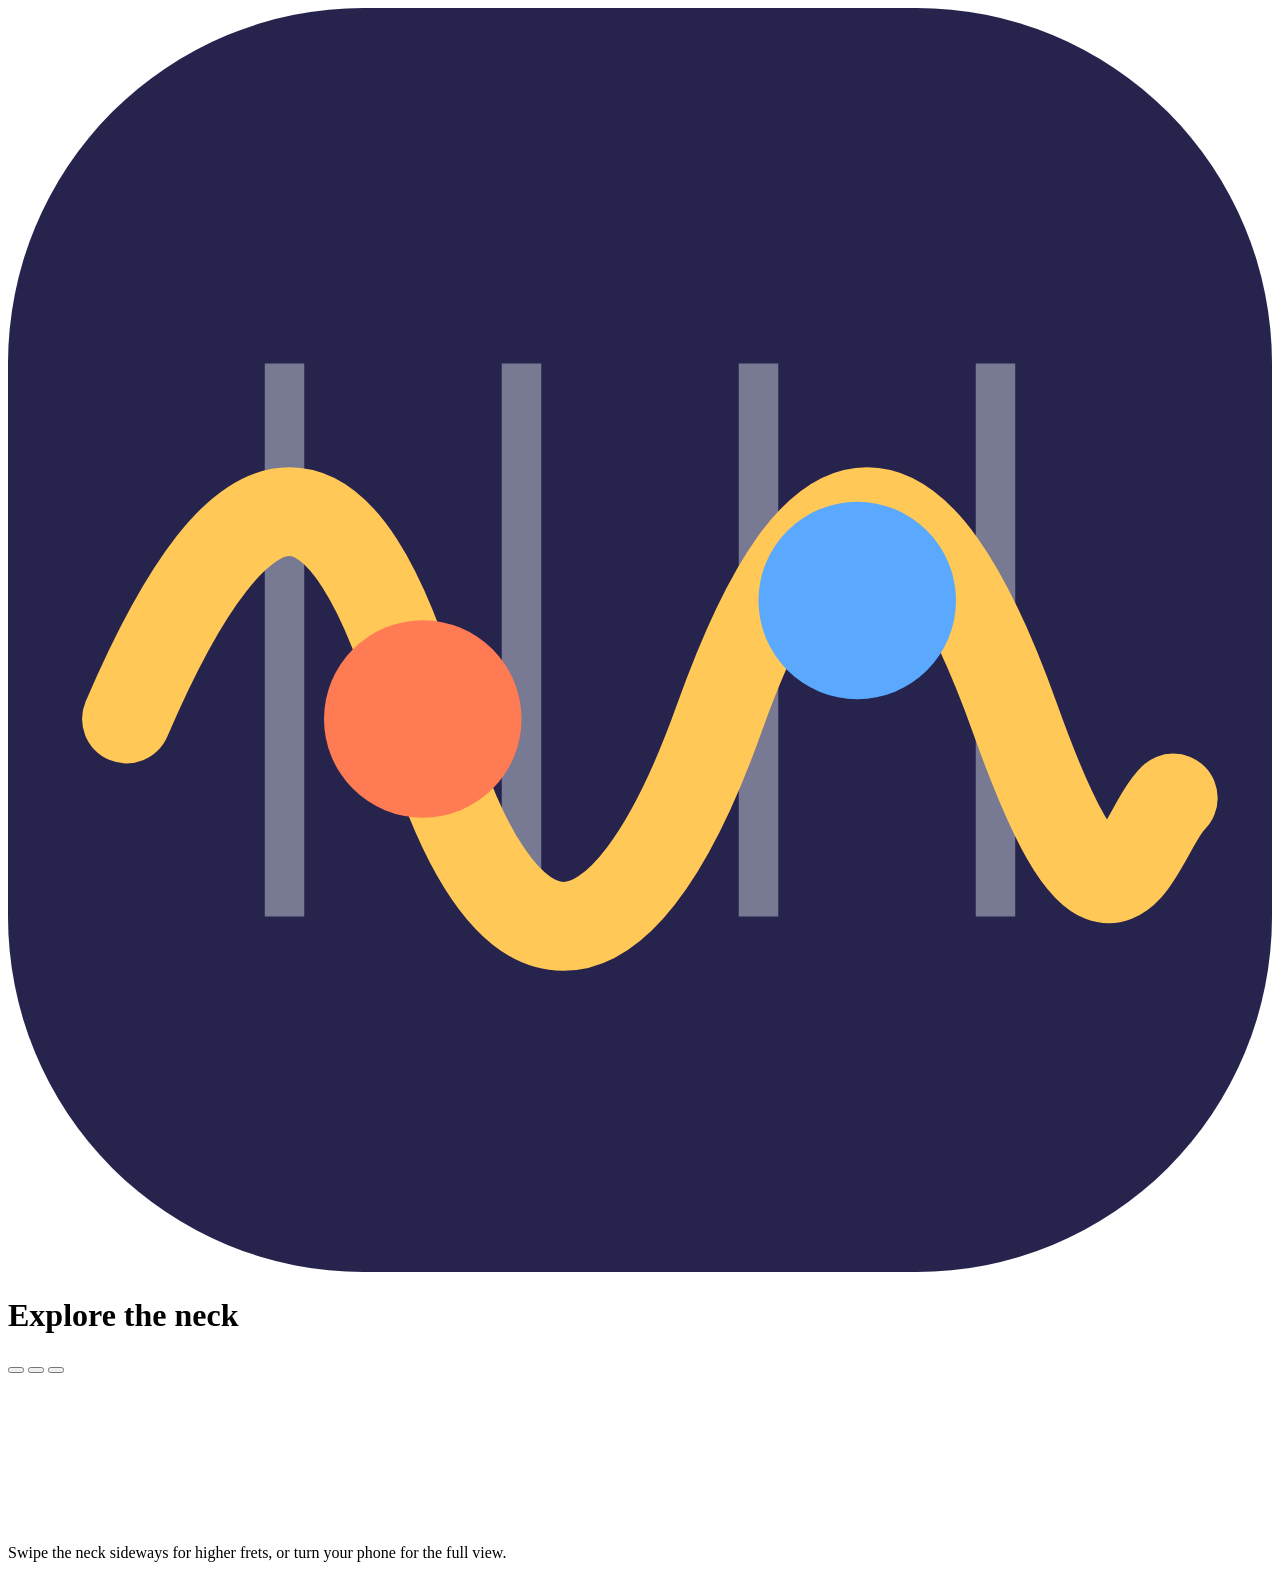
==== src/index.html @ 4bf815ff "Fretwave: visual + audio fretboard trainer Co-Authored-By: Claude Opus 5.5 <noreply@anthropic.com> C" ====
<!DOCTYPE html>
<html lang="en">
<head>
<meta charset="utf-8">
<meta name="viewport" content="width=device-width, initial-scale=1, viewport-fit=cover">
<title>Fretwave: see it, hear it, learn the fretboard</title>
<meta name="description" content="Learn every note on the guitar fretboard with color, sound and play. Note games, chords, scales, ear training and a tuner, free in your browser.">
<meta name="theme-color" content="#1d1a3b">
<link rel="preconnect" href="https://fonts.googleapis.com">
<link rel="preconnect" href="https://fonts.gstatic.com" crossorigin>
<link href="https://fonts.googleapis.com/css2?family=Atkinson+Hyperlegible:wght@400;700&family=Bricolage+Grotesque:opsz,wght@12..96,500;12..96,600;12..96,700;12..96,800&display=swap" rel="stylesheet">
<link rel="icon" href="data:image/svg+xml,%3Csvg xmlns='http://www.w3.org/2000/svg' viewBox='0 0 64 64'%3E%3Crect width='64' height='64' rx='16' fill='%231d1a3b'/%3E%3Cpath d='M8 38c6-14 12-14 16 0s10 14 16 0 10-14 16 0' fill='none' stroke='%23ffc857' stroke-width='5' stroke-linecap='round'/%3E%3C/svg%3E">
<style>/*CSS*/</style>
</head>
<body>
<div class="app">
  <nav class="rail" aria-label="Practice modes">
    <div class="logo" title="Fretwave">
      <svg viewBox="0 0 64 64" aria-hidden="true"><rect width="64" height="64" rx="18" fill="#26234d"/><path d="M14 18v28M26 18v28M38 18v28M50 18v28" stroke="#c9ced6" stroke-width="2" opacity=".5"/><path d="M6 36c6-14 11-14 15 0s10 14 15 0 10-14 15 0 6 6 8 4" fill="none" stroke="#ffc857" stroke-width="4.5" stroke-linecap="round"/><circle cx="21" cy="36" r="5" fill="#ff7b54"/><circle cx="43" cy="30" r="5" fill="#5aa9ff"/></svg>
    </div>
    <div id="nav"></div>
    <div class="rail-foot">
      <div class="daily" id="daily" title="Notes practiced today"></div>
      <div class="streak" id="streak"></div>
    </div>
  </nav>
  <main>
    <header class="topbar">
      <div>
        <h1 id="mode-title">Explore the neck</h1>
        <p id="mode-help"></p>
      </div>
      <div class="top-actions">
        <button class="icon-btn" id="btn-sound" aria-pressed="true" aria-label="Sound" title="Sound on or off"></button>
        <button class="icon-btn" id="btn-voice" aria-pressed="true" aria-label="Say note names aloud" title="Say note names aloud"></button>
        <button class="icon-btn" id="btn-settings" aria-label="Settings" title="Settings"></button>
      </div>
    </header>
    <section class="stage">
      <div class="hud" id="hud" aria-live="polite"></div>
      <div class="neck-scroll"><div class="neck-wrap"><svg id="neck" role="img" aria-label="Interactive fretboard"></svg></div></div>
      <p class="rotate-hint">Swipe the neck sideways for higher frets, or turn your phone for the full view.</p>
    </section>
    <section class="panel" id="panel"></section>
  </main>
</div>

<dialog id="settings">
  <h2>Settings</h2>
  <div class="controls" id="settings-body"></div>
  <div class="dlg-foot"><button class="btn btn-primary" id="settings-done">Done</button></div>
</dialog>
<div class="toast" id="toast" role="status"></div>
<script>/*JS*/</script>
</body>
</html>
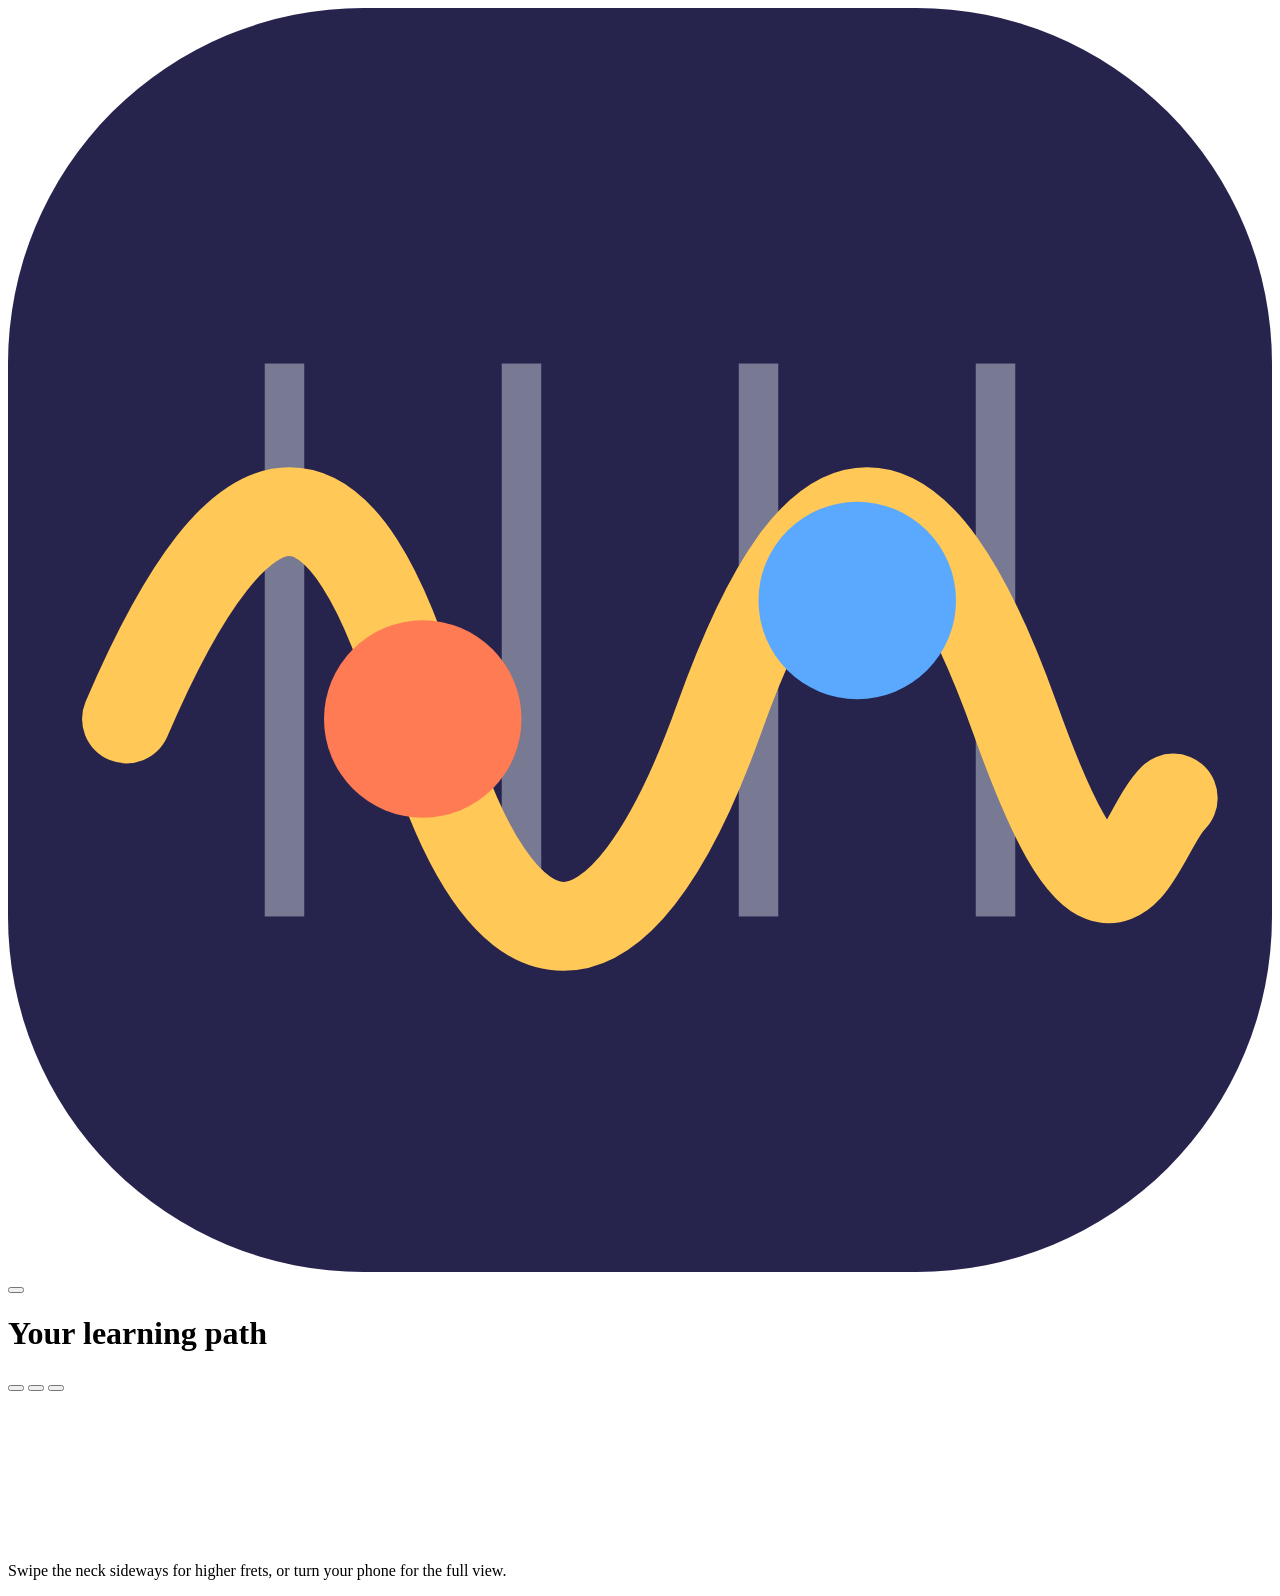
==== commit 434a5b51: "Add learning path, theory lessons, jam room, tab player, live view, chord check, CAGED, metronome, s" ====
--- a/src/index.html
+++ b/src/index.html
@@ -10,16 +10,21 @@
 <link rel="preconnect" href="https://fonts.gstatic.com" crossorigin>
 <link href="https://fonts.googleapis.com/css2?family=Atkinson+Hyperlegible:wght@400;700&family=Bricolage+Grotesque:opsz,wght@12..96,500;12..96,600;12..96,700;12..96,800&display=swap" rel="stylesheet">
 <link rel="icon" href="data:image/svg+xml,%3Csvg xmlns='http://www.w3.org/2000/svg' viewBox='0 0 64 64'%3E%3Crect width='64' height='64' rx='16' fill='%231d1a3b'/%3E%3Cpath d='M8 38c6-14 12-14 16 0s10 14 16 0 10-14 16 0' fill='none' stroke='%23ffc857' stroke-width='5' stroke-linecap='round'/%3E%3C/svg%3E">
+<link rel="manifest" href="manifest.webmanifest">
+<link rel="apple-touch-icon" href="icons/apple-touch-icon.png">
+<meta name="apple-mobile-web-app-capable" content="yes">
+<meta name="apple-mobile-web-app-status-bar-style" content="black-translucent">
 <style>/*CSS*/</style>
 </head>
 <body>
 <div class="app">
-  <nav class="rail" aria-label="Practice modes">
+  <nav class="rail" aria-label="Sections">
     <div class="logo" title="Fretwave">
       <svg viewBox="0 0 64 64" aria-hidden="true"><rect width="64" height="64" rx="18" fill="#26234d"/><path d="M14 18v28M26 18v28M38 18v28M50 18v28" stroke="#c9ced6" stroke-width="2" opacity=".5"/><path d="M6 36c6-14 11-14 15 0s10 14 15 0 10-14 15 0 6 6 8 4" fill="none" stroke="#ffc857" stroke-width="4.5" stroke-linecap="round"/><circle cx="21" cy="36" r="5" fill="#ff7b54"/><circle cx="43" cy="30" r="5" fill="#5aa9ff"/></svg>
     </div>
     <div id="nav"></div>
     <div class="rail-foot">
+      <button class="rail-level" id="rail-level" type="button"></button>
       <div class="daily" id="daily" title="Notes practiced today"></div>
       <div class="streak" id="streak"></div>
     </div>
@@ -27,16 +32,18 @@
   <main>
     <header class="topbar">
       <div>
-        <h1 id="mode-title">Explore the neck</h1>
+        <h1 id="mode-title">Your learning path</h1>
         <p id="mode-help"></p>
       </div>
       <div class="top-actions">
+        <div class="metro" id="metro"></div>
         <button class="icon-btn" id="btn-sound" aria-pressed="true" aria-label="Sound" title="Sound on or off"></button>
         <button class="icon-btn" id="btn-voice" aria-pressed="true" aria-label="Say note names aloud" title="Say note names aloud"></button>
         <button class="icon-btn" id="btn-settings" aria-label="Settings" title="Settings"></button>
       </div>
     </header>
-    <section class="stage">
+    <nav class="subtabs" id="subtabs" role="tablist" aria-label="Pages in this section"></nav>
+    <section class="stage" id="stage">
       <div class="hud" id="hud" aria-live="polite"></div>
       <div class="neck-scroll"><div class="neck-wrap"><svg id="neck" role="img" aria-label="Interactive fretboard"></svg></div></div>
       <p class="rotate-hint">Swipe the neck sideways for higher frets, or turn your phone for the full view.</p>
@@ -50,7 +57,9 @@
   <div class="controls" id="settings-body"></div>
   <div class="dlg-foot"><button class="btn btn-primary" id="settings-done">Done</button></div>
 </dialog>
+<dialog id="metro-pop" class="pop"></dialog>
 <div class="toast" id="toast" role="status"></div>
+<script src="firebase-config.js"></script>
 <script>/*JS*/</script>
 </body>
 </html>
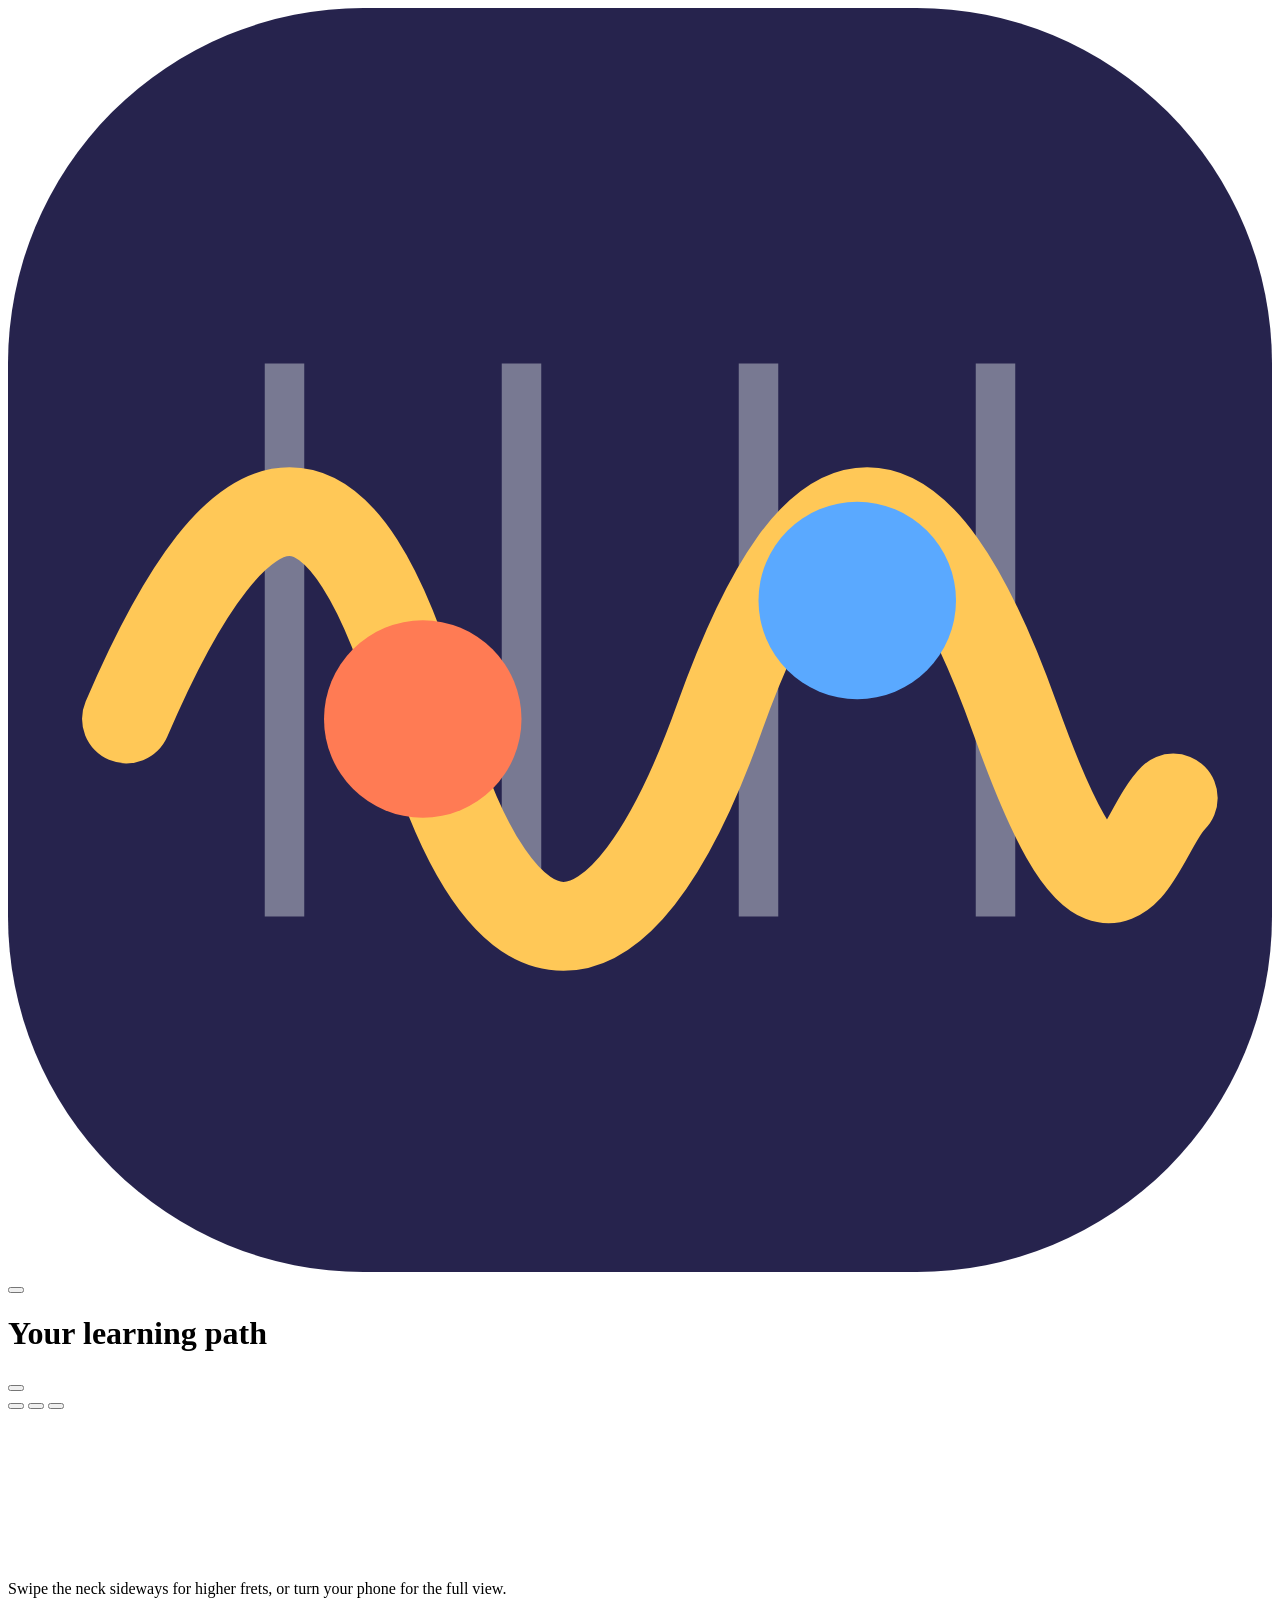
==== commit 5c2117b5: "Add progression and scale-degree ear training, interval shapes, harmonics lab, Why? button, progress" ====
--- a/src/index.html
+++ b/src/index.html
@@ -36,6 +36,7 @@
         <p id="mode-help"></p>
       </div>
       <div class="top-actions">
+        <button class="why-btn" id="btn-why" aria-pressed="false" title="Tap any note to hear why it is there"></button>
         <div class="metro" id="metro"></div>
         <button class="icon-btn" id="btn-sound" aria-pressed="true" aria-label="Sound" title="Sound on or off"></button>
         <button class="icon-btn" id="btn-voice" aria-pressed="true" aria-label="Say note names aloud" title="Say note names aloud"></button>
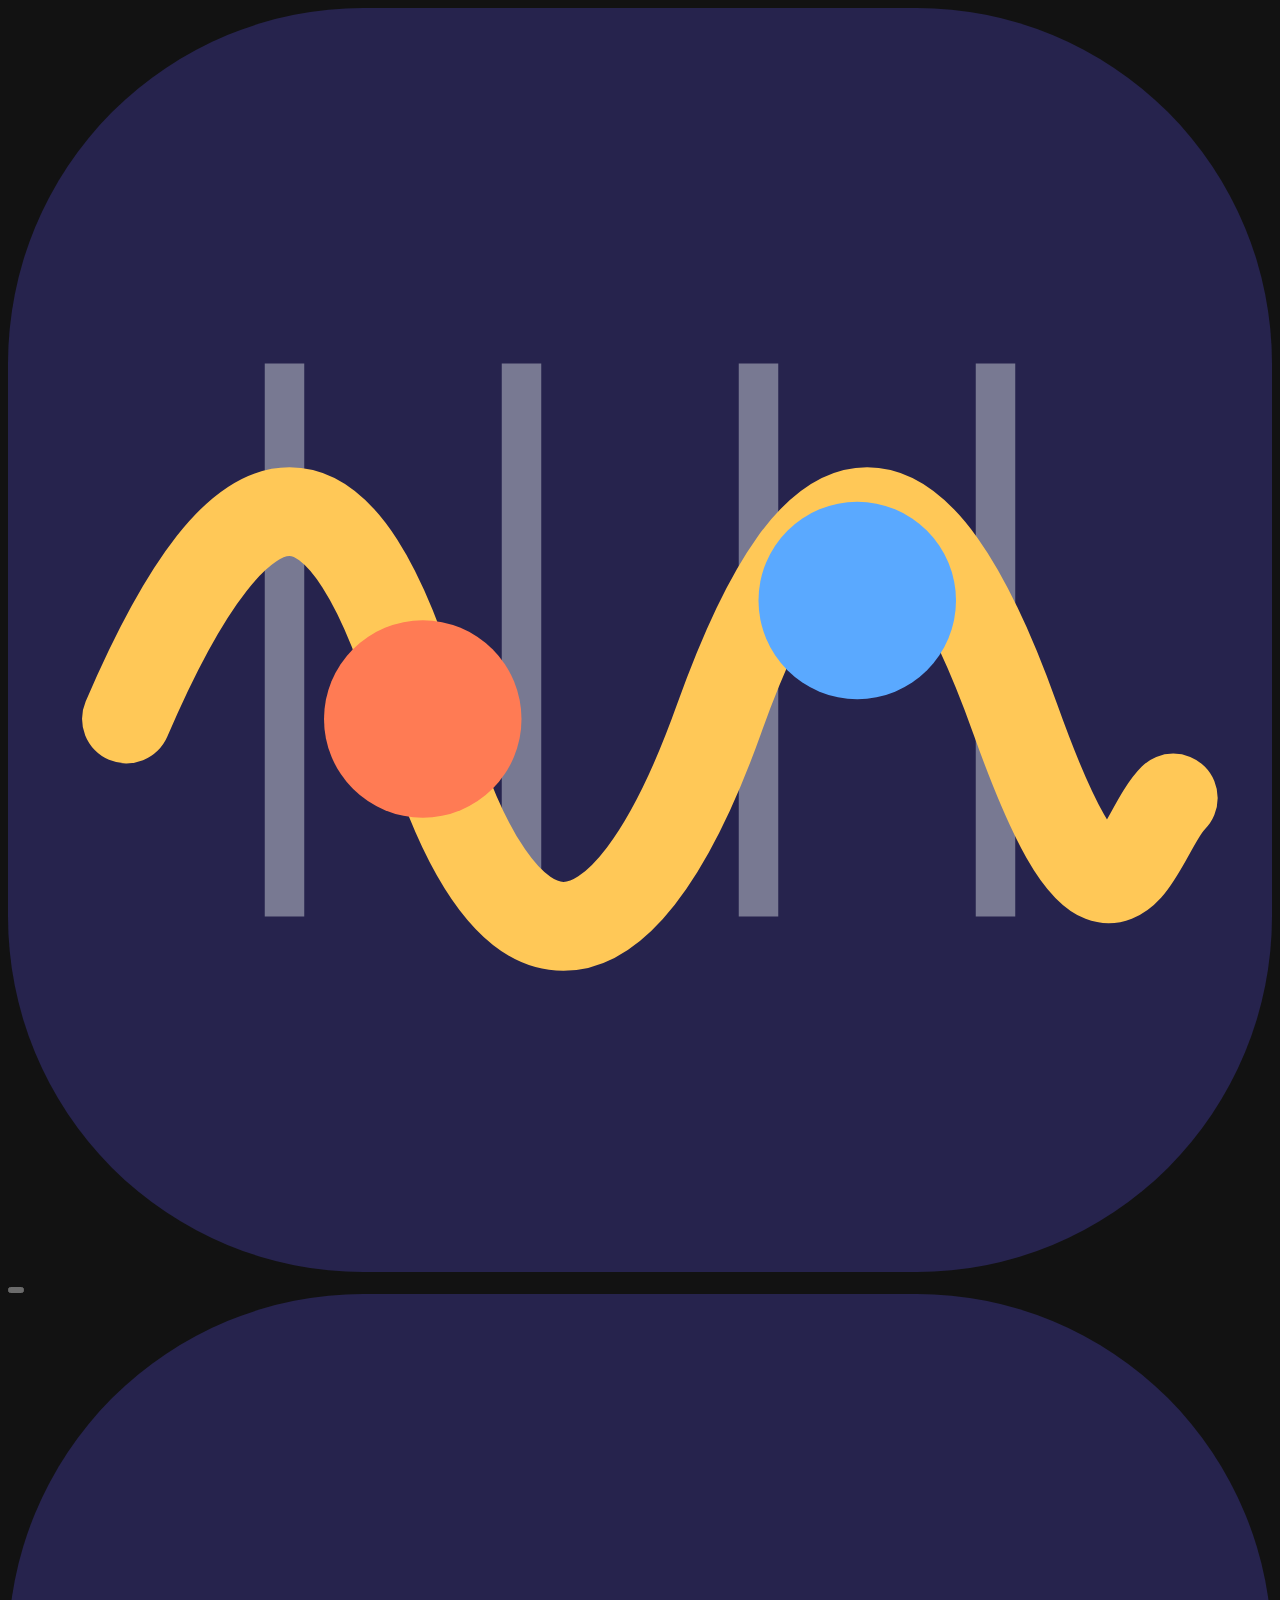
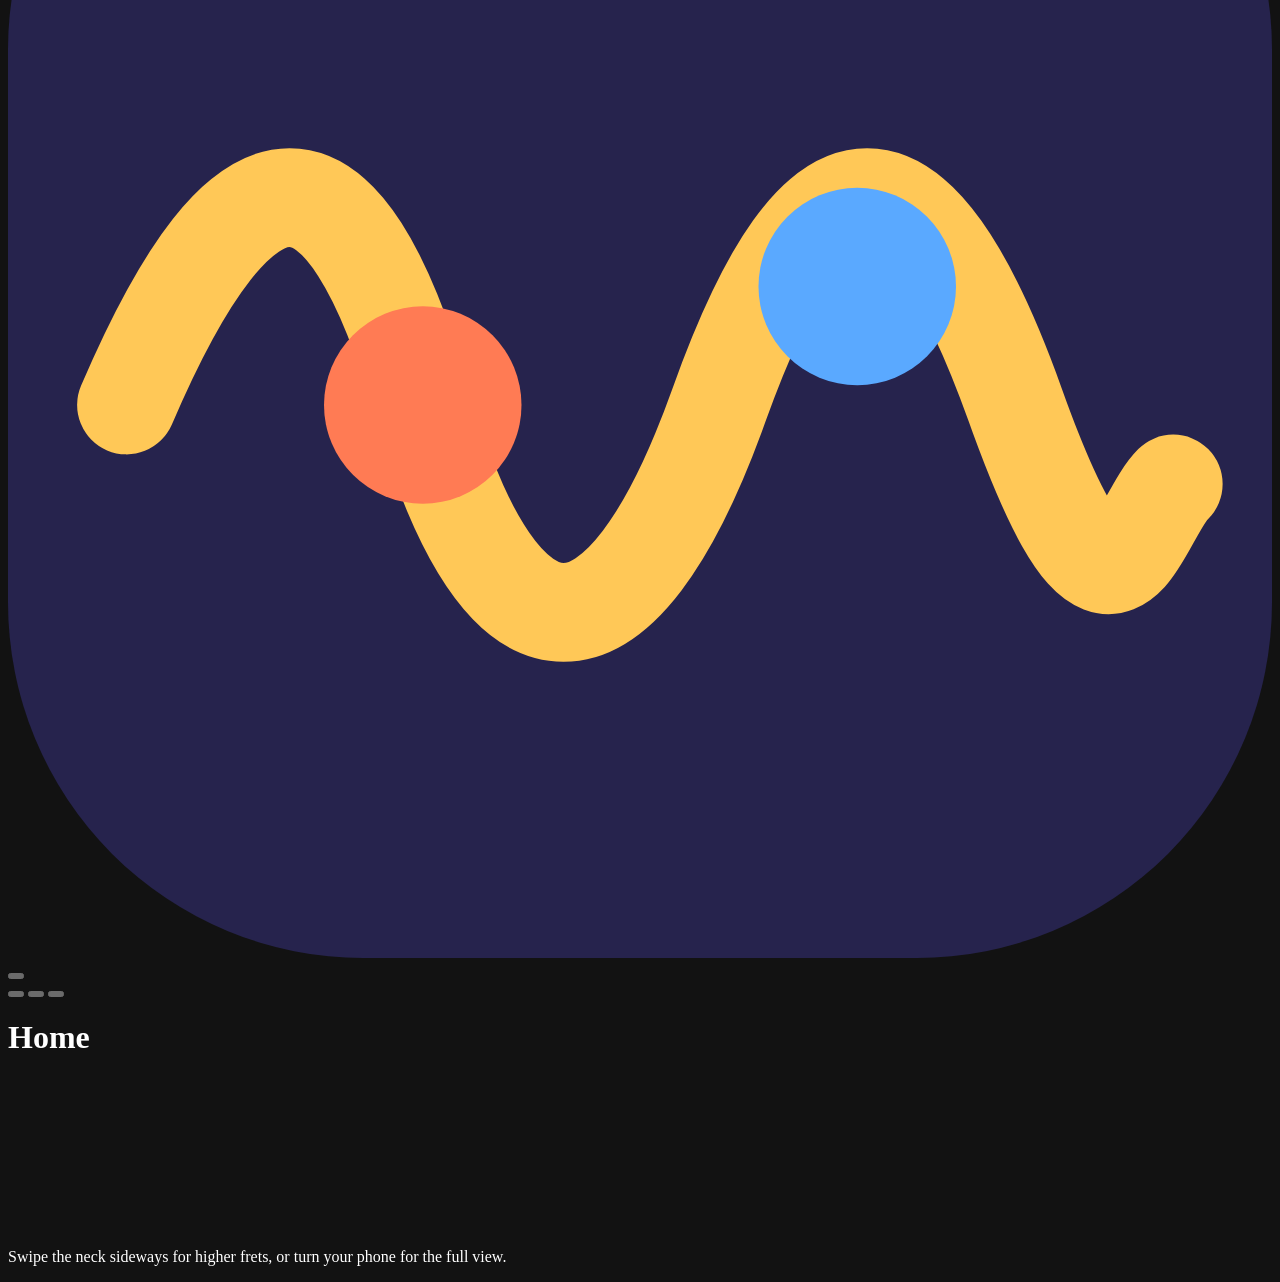
==== commit b3958f88: "Add Home dashboard and native phone app styling - Home tab: next lesson, daily goal ring, stats, wee" ====
--- a/src/index.html
+++ b/src/index.html
@@ -2,10 +2,12 @@
 <html lang="en">
 <head>
 <meta charset="utf-8">
-<meta name="viewport" content="width=device-width, initial-scale=1, viewport-fit=cover">
+<meta name="viewport" content="width=device-width, initial-scale=1, viewport-fit=cover, interactive-widget=resizes-content">
 <title>Fretwave: see it, hear it, learn the fretboard</title>
 <meta name="description" content="Learn every note on the guitar fretboard with color, sound and play. Note games, chords, scales, ear training and a tuner, free in your browser.">
 <meta name="theme-color" content="#1d1a3b">
+<meta name="color-scheme" content="dark">
+<meta name="apple-mobile-web-app-title" content="Fretwave">
 <link rel="preconnect" href="https://fonts.googleapis.com">
 <link rel="preconnect" href="https://fonts.gstatic.com" crossorigin>
 <link href="https://fonts.googleapis.com/css2?family=Atkinson+Hyperlegible:wght@400;700&family=Bricolage+Grotesque:opsz,wght@12..96,500;12..96,600;12..96,700;12..96,800&display=swap" rel="stylesheet">
@@ -30,11 +32,9 @@
     </div>
   </nav>
   <main>
-    <header class="topbar">
-      <div>
-        <h1 id="mode-title">Your learning path</h1>
-        <p id="mode-help"></p>
-      </div>
+    <div class="navbar" id="navbar">
+      <div class="nav-brand" aria-hidden="true"><svg viewBox="0 0 64 64"><rect width="64" height="64" rx="18" fill="#26234d"/><path d="M6 36c6-14 11-14 15 0s10 14 15 0 10-14 15 0 6 6 8 4" fill="none" stroke="#ffc857" stroke-width="5" stroke-linecap="round"/><circle cx="21" cy="36" r="5" fill="#ff7b54"/><circle cx="43" cy="30" r="5" fill="#5aa9ff"/></svg></div>
+      <div class="nav-title" id="nav-title" aria-hidden="true"></div>
       <div class="top-actions">
         <button class="why-btn" id="btn-why" aria-pressed="false" title="Tap any note to hear why it is there"></button>
         <div class="metro" id="metro"></div>
@@ -42,6 +42,10 @@
         <button class="icon-btn" id="btn-voice" aria-pressed="true" aria-label="Say note names aloud" title="Say note names aloud"></button>
         <button class="icon-btn" id="btn-settings" aria-label="Settings" title="Settings"></button>
       </div>
+    </div>
+    <header class="topbar" id="topbar">
+      <h1 id="mode-title">Home</h1>
+      <p id="mode-help"></p>
     </header>
     <nav class="subtabs" id="subtabs" role="tablist" aria-label="Pages in this section"></nav>
     <section class="stage" id="stage">
@@ -53,7 +57,8 @@
   </main>
 </div>
 
-<dialog id="settings">
+<dialog id="settings" class="sheet">
+  <div class="grabber" aria-hidden="true"></div>
   <h2>Settings</h2>
   <div class="controls" id="settings-body"></div>
   <div class="dlg-foot"><button class="btn btn-primary" id="settings-done">Done</button></div>
